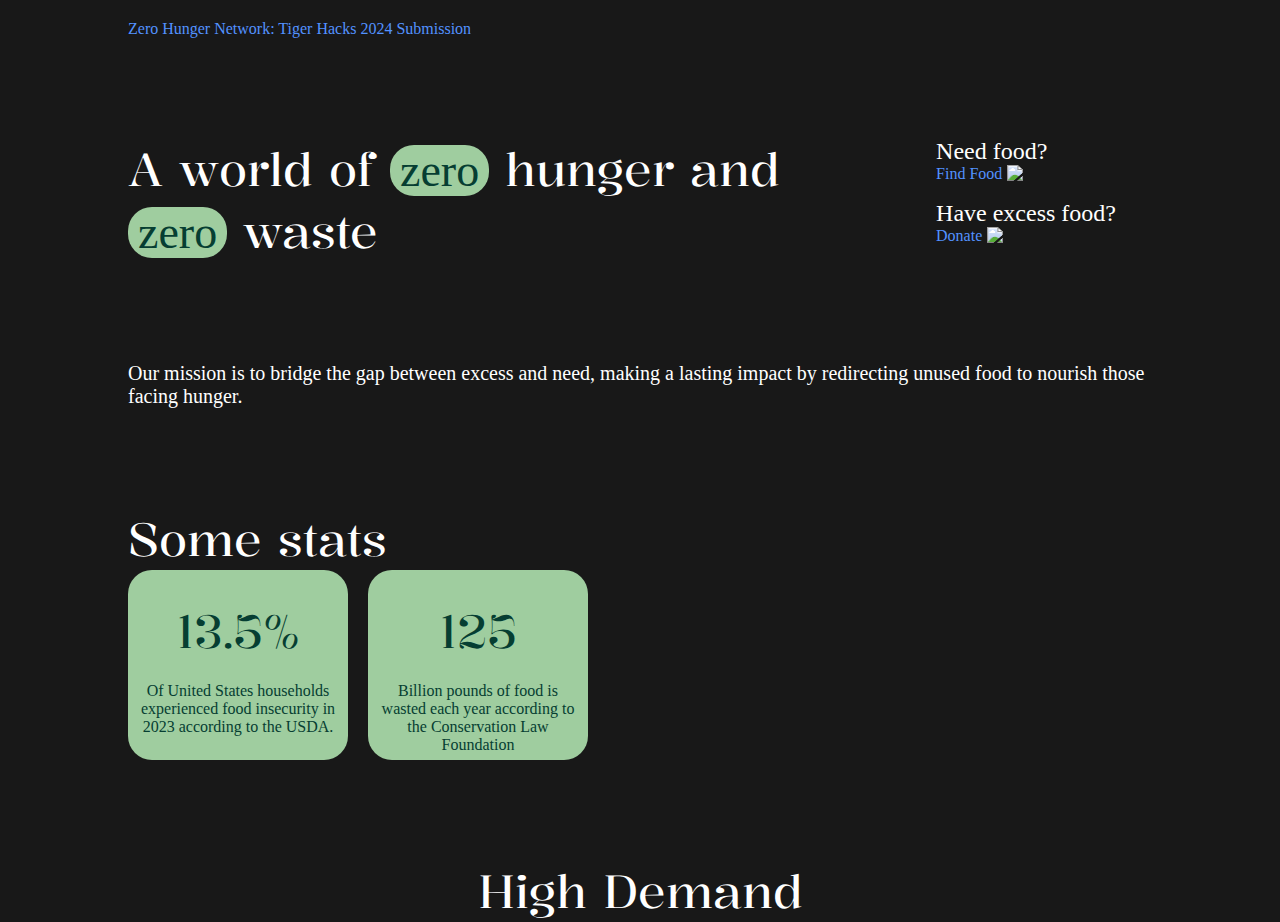
==== templates/index.html @ ae55ed67 "Updating new code" ====
<!DOCTYPE html>
<html>
  <head>
    <meta charset="utf-8">
    <meta name="viewport" content="width=device-width, initial-scale=1">
    <title>Zero Hunger Network</title>
    <link rel="stylesheet" href="../static/styles.css">
    <script src = "../static/js/app.js"></script>
  </head>
  <body>
    <nav style = "padding-top: 20px;">
      <a href = "/">Zero Hunger Network: Tiger Hacks 2024 Submission</a>
    </nav>
    <div id = "hero-content" style = "display: grid; margin-top: 100px;">
      <div id = "hero-left" style = "grid-column-start: 1;">
        <h1 style = "max-width: 700px;">A world of <span>zero</span> hunger and <span>zero</span> waste</h1>
      </div>
      <div id = "hero-right" style = "grid-column-start: 2; display: grid; justify-content: center;">
        <div>
          <h2>Need food?</h2>
          <a href = "/find" style = "display: flex;">
            <p>Find Food</p>
            <img class = "arrow" src = "../static/images/arrow.svg">
          </a>
        </div>
        <div>
          <h2>Have excess food?</h2>
          <a href = "/donate" style = "display: flex;">
            <p>Donate</p>
            <img class = "arrow" src = "../static/images/arrow.svg">
          </a>
        </div>
      </div>
    </div>
    <p style = "margin-top: 100px; font-size: 20px">Our mission is to bridge the gap between excess and need, making a lasting impact by redirecting unused food to nourish those facing hunger.</p>
    <h1 style = "margin-top: 100px;">Some stats</h1>
    <div id = "stats" style = "display: flex; flex-wrap: wrap; gap: 20px;">
      <div>
        <h1>13.5%</h1>
        <p>Of United States households experienced food insecurity in 2023 according to the USDA.</p>

      </div>
      <div>
        <h1>125</h1>
        <p>Billion pounds of food is wasted each year according to the Conservation Law Foundation</p>
      </div>
    </div>
    <h1 style = "text-align: center; margin-top: 100px;">High Demand</h1>
    <div id = "high-demand"></div>
    <img style = "z-index: -1;position: absolute; top: -20px; right: 0px; width: 50vw;" src = "../static/images/recycle.png">
  </body>
</html>
---- static/styles.css ----
@import url('https://fonts.googleapis.com/css2?family=Kalnia:wght@100..700&display=swap');

/* FONTS */
@font-face {
    font-family: Helvetica-Neue;
    src: url("./fonts/HelveticaNeueLight.otf") format("opentype");
}

* {
    margin: 0;
    color: white;
    --dark-green: #063E32;
    --light-green: #9FCD9F;
    font-family: Kalnia Arial;

}

body {
    background-color: #181818;
    padding-left: 10vw;
    padding-right: 10vw;
    overflow-x: hidden;
}

/* TEXT */

h1 {
    font-family: Kalnia;
    font-size: 46px;
    font-weight: 400;
}

h2 {
    font-weight: 400;
}

p {
    font-family: Helvetica-Neue;
}

a {
    font-family: Helvetica-Neue;
    color: #5392FF;
    text-decoration: none;
}

a p {
    color: #5392FF;
}

a .arrow {
    margin-left: 5px;
    transition-duration: .4s;
}

span {
    background-color: var(--light-green);
    border-radius: 24px;
    color: var(--dark-green);
    padding-left: 10px; padding-right: 10px;
}

/* INPUTS */
input {
    background-color: transparent;
    border-color: white;
    border-style: solid;
    border-width: 1px;
    border-radius: 20px;
    padding:10px;
    font-family: Helvetica-Neue;
}

input:focus {
    outline: none;
}

button {
    background-color: transparent;
    border-color: var(--light-green);
    border-style: solid;
    border-width: 1px;
    border-radius: 20px;
    padding-left:40px; padding-right: 40px;
    font-family: Helvetica-Neue;
}

button:hover {
    background-color: var(--light-green);
    transition-duration: .4s;
    color: var(--dark-green);
    cursor:pointer;
}

/* STATS */
#stats div {
    background-color: var(--light-green);
    border-radius: 24px;
    max-width: 200px;
    text-align: center;
    padding-left: 10px; padding-right: 10px;
    padding-top: 30px;
    height: 160px;
}
#stats h1 {
    color: var(--dark-green);
    font-size: 46px;
}
#stats p {
    margin-top: 20px;
    color: var(--dark-green);
}
#stats .source {
    margin-top: 20px;
}

/* ANIMATIONS */

a:hover .arrow {
    margin-left: 8px;
    transition-duration: .4s;
}
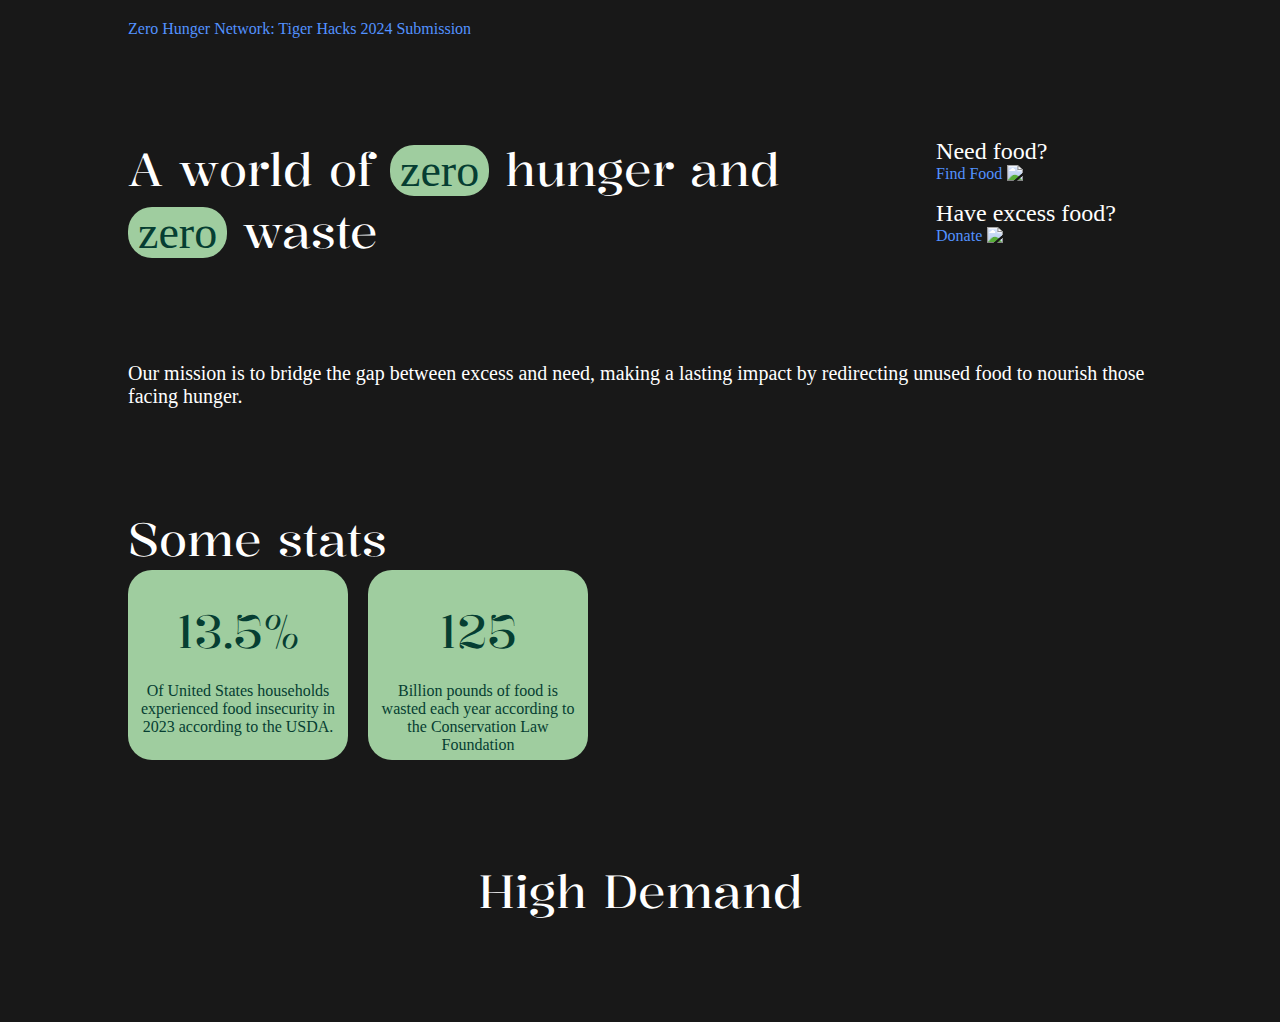
==== commit 141c89b5: "Revert "yessir"" ====
--- a/templates/index.html
+++ b/templates/index.html
@@ -7,7 +7,7 @@
     <link rel="stylesheet" href="../static/styles.css">
     <script src = "../static/js/app.js"></script>
   </head>
-  <body>
+  <body style = "padding-bottom: 100px;">
     <nav style = "padding-top: 20px;">
       <a href = "/">Zero Hunger Network: Tiger Hacks 2024 Submission</a>
     </nav>
